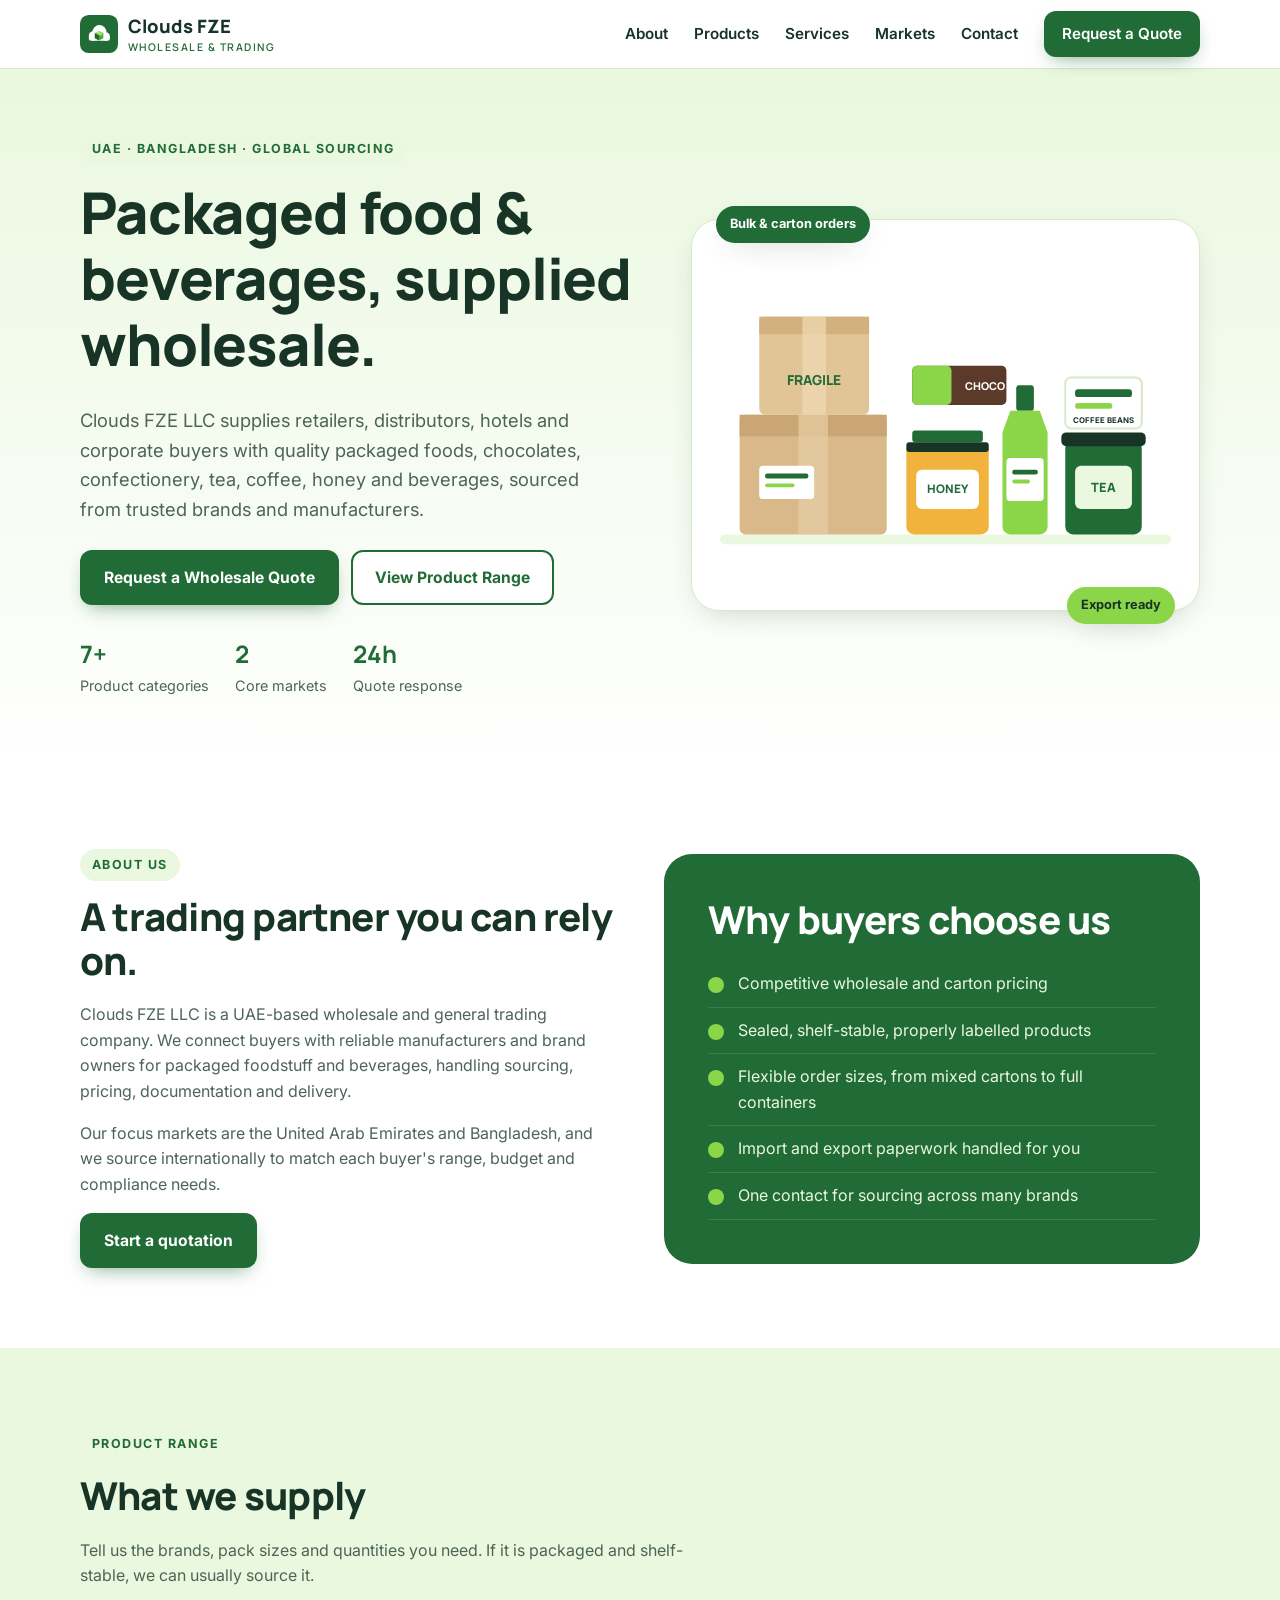
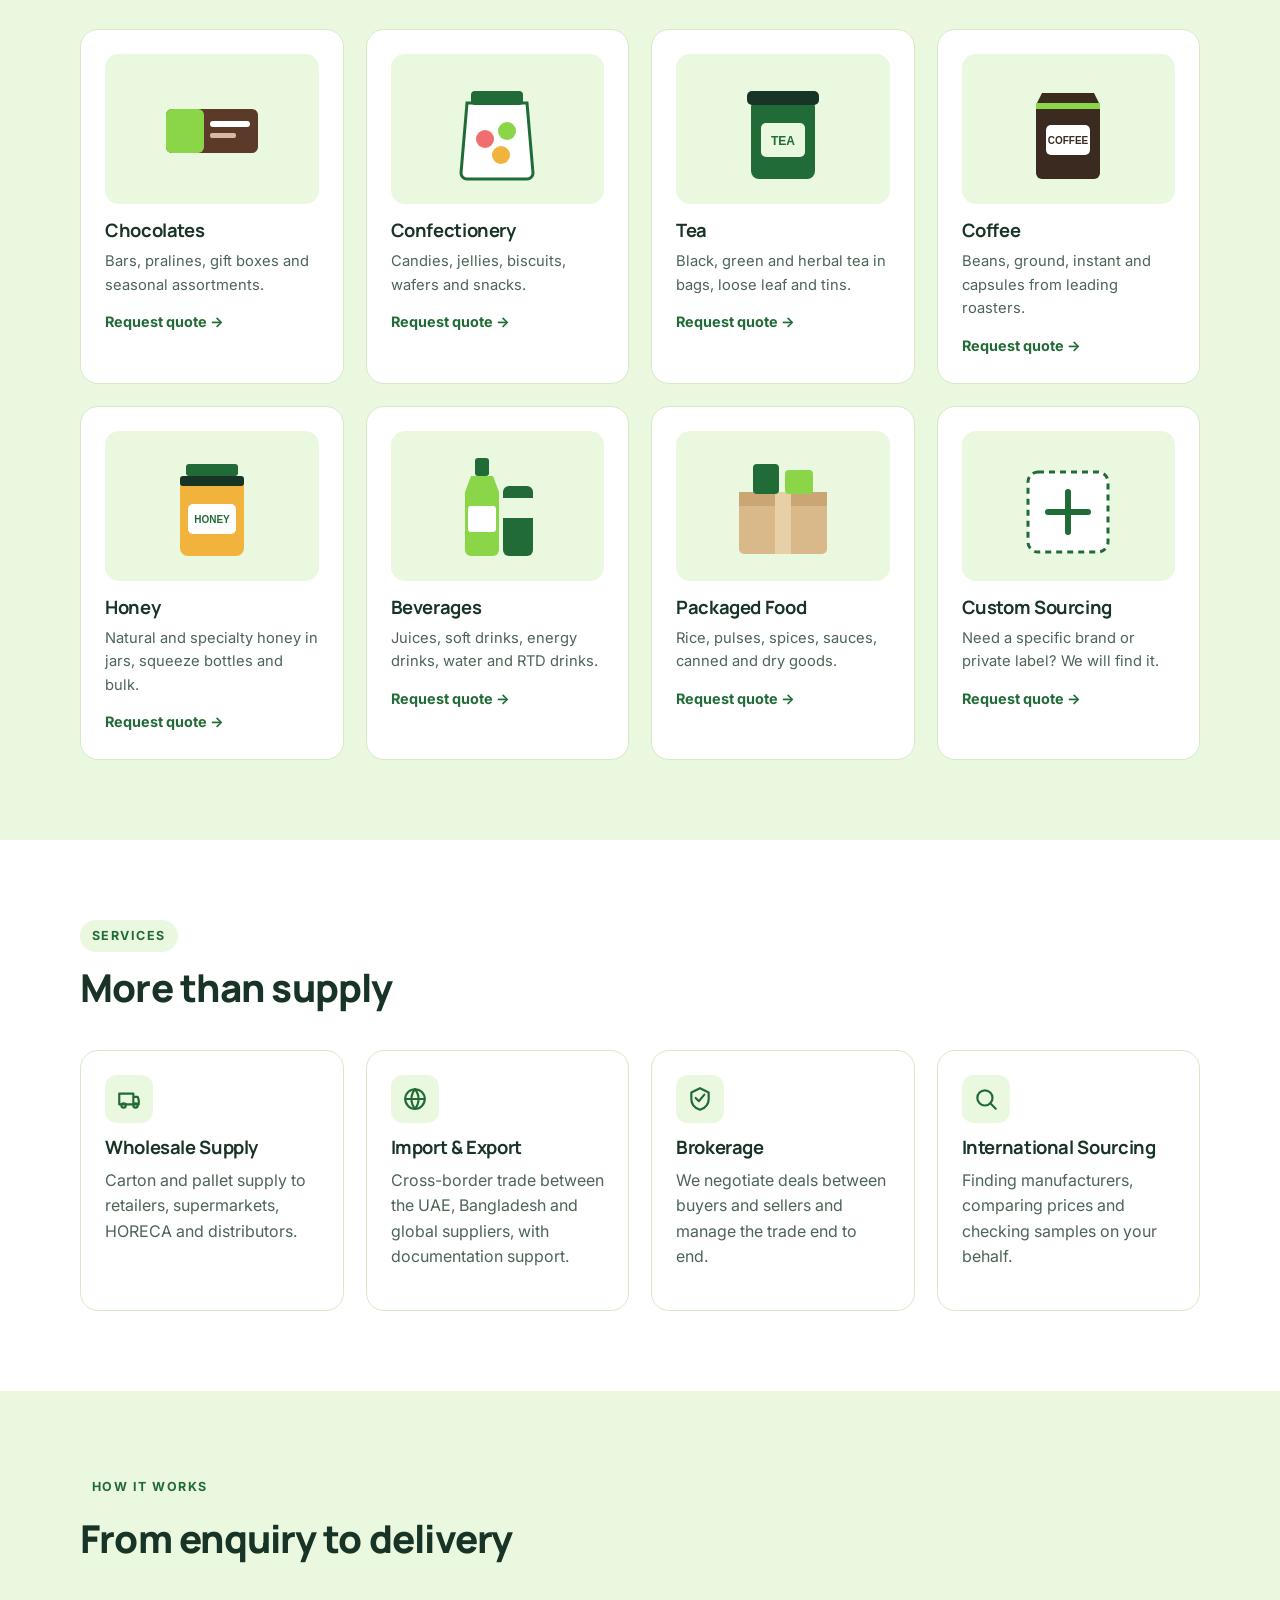
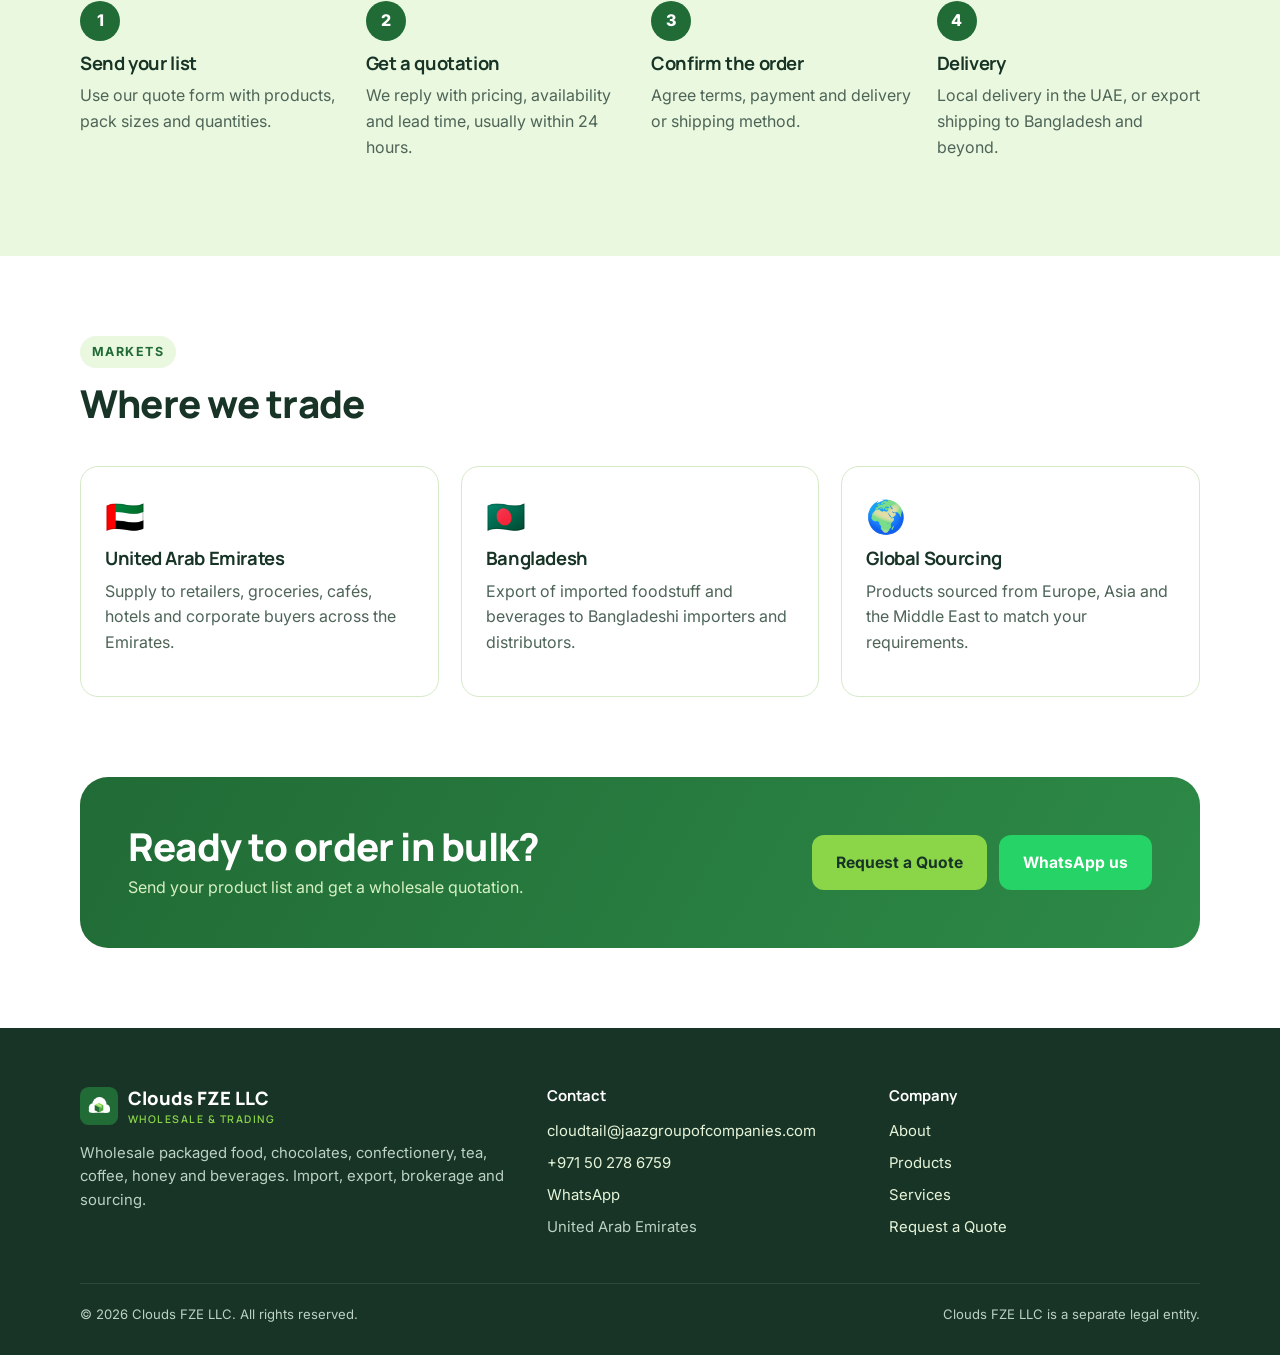
==== index.html @ 0f42131d "Add files via upload" ====
<!doctype html>
<html lang="en">
<head>
<meta charset="utf-8">
<meta name="viewport" content="width=device-width,initial-scale=1">
<title>Clouds FZE LLC | Wholesale Packaged Food, Tea, Coffee &amp; Confectionery</title>
<meta name="description" content="Clouds FZE LLC is a UAE wholesale and trading company supplying packaged food, chocolates, confectionery, tea, coffee, honey and beverages across the UAE and Bangladesh. Import, export, brokerage and sourcing.">
<meta name="theme-color" content="#216B36">
<link rel="manifest" href="manifest.webmanifest">
<link rel="icon" href="icons/favicon-32.png" sizes="32x32">
<link rel="apple-touch-icon" href="icons/apple-touch-icon.png">
<link rel="preconnect" href="https://fonts.googleapis.com"><link rel="preconnect" href="https://fonts.gstatic.com" crossorigin>
<link href="https://fonts.googleapis.com/css2?family=Inter:wght@400;500;600;700&family=Manrope:wght@700;800&display=swap" rel="stylesheet">
<link rel="stylesheet" href="styles.css">
<script src="config.js"></script>
</head>
<body>
<header class="site-header">
  <div class="wrap nav">
    <a class="brand" href="index.html"><img src="icons/mark.svg" alt=""><span>Clouds FZE<small>Wholesale &amp; Trading</small></span></a>
    <button class="menu-btn" aria-label="Menu" aria-expanded="false"><span></span><span></span><span></span></button>
    <nav class="nav-links">
      <a href="#about">About</a>
      <a href="#products">Products</a>
      <a href="#services">Services</a>
      <a href="#markets">Markets</a>
      <a href="#contact">Contact</a>
      <a class="btn btn-primary btn-sm" href="quote.html">Request a Quote</a>
    </nav>
  </div>
</header>

<main>
<section class="hero">
  <div class="wrap hero-grid">
    <div>
      <span class="eyebrow">UAE · Bangladesh · Global Sourcing</span>
      <h1>Packaged food &amp; beverages, supplied wholesale.</h1>
      <p class="lead">Clouds FZE LLC supplies retailers, distributors, hotels and corporate buyers with quality packaged foods, chocolates, confectionery, tea, coffee, honey and beverages, sourced from trusted brands and manufacturers.</p>
      <div class="hero-ctas">
        <a class="btn btn-primary" href="quote.html">Request a Wholesale Quote</a>
        <a class="btn btn-outline" href="#products">View Product Range</a>
      </div>
      <div class="trust">
        <div><strong>7+</strong>Product categories</div>
        <div><strong>2</strong>Core markets</div>
        <div><strong>24h</strong>Quote response</div>
      </div>
    </div>
    <div class="hero-art">
      <span class="tag t1">Bulk &amp; carton orders</span>
      <svg viewBox="0 0 460 340" role="img" aria-label="Packaged products: cartons, jars, bottles and tins">
        <rect x="0" y="292" width="460" height="10" rx="5" fill="#EAF8DF"/>
        <!-- carton stack -->
        <g><rect x="20" y="170" width="150" height="122" rx="6" fill="#d9b98a"/><rect x="20" y="170" width="150" height="22" fill="#c9a674"/><rect x="80" y="170" width="30" height="122" fill="#e8cfa6" opacity=".7"/><rect x="40" y="222" width="56" height="34" rx="4" fill="#fff"/><rect x="46" y="230" width="44" height="5" rx="2" fill="#216B36"/><rect x="46" y="240" width="30" height="4" rx="2" fill="#8AD648"/></g>
        <g><rect x="40" y="70" width="112" height="100" rx="6" fill="#e2c597"/><rect x="40" y="70" width="112" height="18" fill="#d2b17f"/><rect x="84" y="70" width="24" height="100" fill="#efdab5" opacity=".7"/><text x="96" y="140" font-family="Manrope,Arial" font-weight="800" font-size="14" text-anchor="middle" fill="#216B36">FRAGILE</text></g>
        <!-- honey jar -->
        <g><rect x="196" y="186" width="72" height="12" rx="3" fill="#216B36"/><path d="M190 204h84v80a8 8 0 0 1-8 8h-68a8 8 0 0 1-8-8z" fill="#f2b33d"/><rect x="190" y="198" width="84" height="10" rx="3" fill="#183426"/><rect x="200" y="226" width="64" height="40" rx="6" fill="#fff"/><text x="232" y="250" font-family="Manrope,Arial" font-weight="800" font-size="12" text-anchor="middle" fill="#216B36">HONEY</text></g>
        <!-- bottles -->
        <g><rect x="302" y="140" width="18" height="26" rx="3" fill="#216B36"/><path d="M296 166h30l8 22v96a8 8 0 0 1-8 8h-30a8 8 0 0 1-8-8v-96z" fill="#8AD648"/><rect x="292" y="214" width="38" height="44" rx="4" fill="#fff"/><rect x="298" y="226" width="26" height="5" rx="2" fill="#216B36"/><rect x="298" y="236" width="18" height="4" rx="2" fill="#8AD648"/></g>
        <!-- tea tin -->
        <g><rect x="352" y="196" width="78" height="96" rx="8" fill="#216B36"/><rect x="348" y="188" width="86" height="14" rx="5" fill="#183426"/><rect x="362" y="222" width="58" height="44" rx="6" fill="#EAF8DF"/><text x="391" y="249" font-family="Manrope,Arial" font-weight="800" font-size="13" text-anchor="middle" fill="#216B36">TEA</text></g>
        <!-- chocolate bars -->
        <g><rect x="196" y="120" width="96" height="40" rx="5" fill="#5b3a29"/><rect x="196" y="120" width="40" height="40" rx="5" fill="#8AD648"/><text x="250" y="145" font-family="Manrope,Arial" font-weight="800" font-size="11" fill="#fff">CHOCO</text></g>
        <g><rect x="352" y="132" width="78" height="52" rx="6" fill="#fff" stroke="#d6e9c8" stroke-width="2"/><rect x="362" y="144" width="58" height="8" rx="3" fill="#216B36"/><rect x="362" y="158" width="38" height="6" rx="3" fill="#8AD648"/><text x="391" y="178" font-family="Inter,Arial" font-weight="700" font-size="8" text-anchor="middle" fill="#183426">COFFEE BEANS</text></g>
      </svg>
      <span class="tag t2">Export ready</span>
    </div>
  </div>
</section>

<section id="about">
  <div class="wrap grid g2" style="align-items:center;gap:48px">
    <div>
      <span class="eyebrow">About us</span>
      <h2>A trading partner you can rely on.</h2>
      <p class="muted">Clouds FZE LLC is a UAE-based wholesale and general trading company. We connect buyers with reliable manufacturers and brand owners for packaged foodstuff and beverages, handling sourcing, pricing, documentation and delivery.</p>
      <p class="muted">Our focus markets are the United Arab Emirates and Bangladesh, and we source internationally to match each buyer's range, budget and compliance needs.</p>
      <a class="btn btn-primary" href="quote.html">Start a quotation</a>
    </div>
    <div class="about-box">
      <h2>Why buyers choose us</h2>
      <ul>
        <li>Competitive wholesale and carton pricing</li>
        <li>Sealed, shelf-stable, properly labelled products</li>
        <li>Flexible order sizes, from mixed cartons to full containers</li>
        <li>Import and export paperwork handled for you</li>
        <li>One contact for sourcing across many brands</li>
      </ul>
    </div>
  </div>
</section>

<section id="products" class="alt">
  <div class="wrap">
    <div class="section-head">
      <span class="eyebrow">Product range</span>
      <h2>What we supply</h2>
      <p class="muted">Tell us the brands, pack sizes and quantities you need. If it is packaged and shelf-stable, we can usually source it.</p>
    </div>
    <div class="grid g4">
      <article class="card cat"><div class="pic"><svg viewBox="0 0 120 120"><rect x="14" y="40" width="92" height="44" rx="6" fill="#5b3a29"/><rect x="14" y="40" width="38" height="44" rx="6" fill="#8AD648"/><rect x="58" y="52" width="40" height="6" rx="3" fill="#fff"/><rect x="58" y="64" width="26" height="5" rx="2" fill="#d7b9a4"/></svg></div><h3>Chocolates</h3><p>Bars, pralines, gift boxes and seasonal assortments.</p><a href="quote.html?cat=Chocolates">Request quote →</a></article>
      <article class="card cat"><div class="pic"><svg viewBox="0 0 120 120"><path d="M30 34h60l6 70a6 6 0 0 1-6 6H30a6 6 0 0 1-6-6z" fill="#fff" stroke="#216B36" stroke-width="3"/><rect x="34" y="22" width="52" height="14" rx="4" fill="#216B36"/><circle cx="48" cy="70" r="9" fill="#f26d6d"/><circle cx="70" cy="62" r="9" fill="#8AD648"/><circle cx="64" cy="86" r="9" fill="#f2b33d"/></svg></div><h3>Confectionery</h3><p>Candies, jellies, biscuits, wafers and snacks.</p><a href="quote.html?cat=Confectionery">Request quote →</a></article>
      <article class="card cat"><div class="pic"><svg viewBox="0 0 120 120"><rect x="28" y="30" width="64" height="80" rx="8" fill="#216B36"/><rect x="24" y="22" width="72" height="14" rx="5" fill="#183426"/><rect x="38" y="54" width="44" height="34" rx="5" fill="#EAF8DF"/><text x="60" y="76" font-family="Arial" font-weight="800" font-size="12" text-anchor="middle" fill="#216B36">TEA</text></svg></div><h3>Tea</h3><p>Black, green and herbal tea in bags, loose leaf and tins.</p><a href="quote.html?cat=Tea">Request quote →</a></article>
      <article class="card cat"><div class="pic"><svg viewBox="0 0 120 120"><path d="M34 24h52l6 12v68a6 6 0 0 1-6 6H34a6 6 0 0 1-6-6V36z" fill="#3b2a20"/><rect x="28" y="34" width="64" height="6" fill="#8AD648"/><rect x="38" y="56" width="44" height="30" rx="5" fill="#fff"/><text x="60" y="75" font-family="Arial" font-weight="800" font-size="10" text-anchor="middle" fill="#3b2a20">COFFEE</text></svg></div><h3>Coffee</h3><p>Beans, ground, instant and capsules from leading roasters.</p><a href="quote.html?cat=Coffee">Request quote →</a></article>
      <article class="card cat"><div class="pic"><svg viewBox="0 0 120 120"><rect x="34" y="18" width="52" height="12" rx="3" fill="#216B36"/><path d="M28 36h64v66a8 8 0 0 1-8 8H36a8 8 0 0 1-8-8z" fill="#f2b33d"/><rect x="28" y="30" width="64" height="10" rx="3" fill="#183426"/><rect x="36" y="58" width="48" height="30" rx="5" fill="#fff"/><text x="60" y="77" font-family="Arial" font-weight="800" font-size="10" text-anchor="middle" fill="#216B36">HONEY</text></svg></div><h3>Honey</h3><p>Natural and specialty honey in jars, squeeze bottles and bulk.</p><a href="quote.html?cat=Honey">Request quote →</a></article>
      <article class="card cat"><div class="pic"><svg viewBox="0 0 120 120"><rect x="38" y="12" width="14" height="18" rx="3" fill="#216B36"/><path d="M34 30h22l6 16v58a6 6 0 0 1-6 6H34a6 6 0 0 1-6-6V46z" fill="#8AD648"/><rect x="66" y="40" width="30" height="70" rx="6" fill="#216B36"/><rect x="66" y="52" width="30" height="20" fill="#EAF8DF"/><rect x="31" y="60" width="28" height="26" rx="3" fill="#fff"/></svg></div><h3>Beverages</h3><p>Juices, soft drinks, energy drinks, water and RTD drinks.</p><a href="quote.html?cat=Beverages">Request quote →</a></article>
      <article class="card cat"><div class="pic"><svg viewBox="0 0 120 120"><rect x="16" y="46" width="88" height="62" rx="5" fill="#d9b98a"/><rect x="16" y="46" width="88" height="14" fill="#c9a674"/><rect x="52" y="46" width="16" height="62" fill="#e8cfa6"/><rect x="30" y="18" width="26" height="30" rx="4" fill="#216B36"/><rect x="62" y="24" width="28" height="24" rx="4" fill="#8AD648"/></svg></div><h3>Packaged Food</h3><p>Rice, pulses, spices, sauces, canned and dry goods.</p><a href="quote.html?cat=Packaged%20Food">Request quote →</a></article>
      <article class="card cat"><div class="pic"><svg viewBox="0 0 120 120"><rect x="20" y="26" width="80" height="80" rx="10" fill="#fff" stroke="#216B36" stroke-width="3" stroke-dasharray="6 5"/><path d="M60 46v40M40 66h40" stroke="#216B36" stroke-width="6" stroke-linecap="round"/></svg></div><h3>Custom Sourcing</h3><p>Need a specific brand or private label? We will find it.</p><a href="quote.html?cat=Custom%20Sourcing">Request quote →</a></article>
    </div>
  </div>
</section>

<section id="services">
  <div class="wrap">
    <div class="section-head">
      <span class="eyebrow">Services</span>
      <h2>More than supply</h2>
    </div>
    <div class="grid g4">
      <div class="card"><div class="icon"><svg viewBox="0 0 24 24" fill="none" stroke="currentColor" stroke-width="2" stroke-linecap="round" stroke-linejoin="round"><path d="M3 7h13v10H3zM16 10h4l1 3v4h-5"/><circle cx="7" cy="18" r="2"/><circle cx="18" cy="18" r="2"/></svg></div><h3>Wholesale Supply</h3><p class="muted">Carton and pallet supply to retailers, supermarkets, HORECA and distributors.</p></div>
      <div class="card"><div class="icon"><svg viewBox="0 0 24 24" fill="none" stroke="currentColor" stroke-width="2" stroke-linecap="round" stroke-linejoin="round"><circle cx="12" cy="12" r="9"/><path d="M3 12h18M12 3a14 14 0 0 1 0 18M12 3a14 14 0 0 0 0 18"/></svg></div><h3>Import &amp; Export</h3><p class="muted">Cross-border trade between the UAE, Bangladesh and global suppliers, with documentation support.</p></div>
      <div class="card"><div class="icon"><svg viewBox="0 0 24 24" fill="none" stroke="currentColor" stroke-width="2" stroke-linecap="round" stroke-linejoin="round"><path d="M8 11l3 3 5-6"/><path d="M12 2l8 4v6c0 5-3.5 8.5-8 10-4.5-1.5-8-5-8-10V6z"/></svg></div><h3>Brokerage</h3><p class="muted">We negotiate deals between buyers and sellers and manage the trade end to end.</p></div>
      <div class="card"><div class="icon"><svg viewBox="0 0 24 24" fill="none" stroke="currentColor" stroke-width="2" stroke-linecap="round" stroke-linejoin="round"><circle cx="11" cy="11" r="7"/><path d="M21 21l-5-5"/></svg></div><h3>International Sourcing</h3><p class="muted">Finding manufacturers, comparing prices and checking samples on your behalf.</p></div>
    </div>
  </div>
</section>

<section class="alt">
  <div class="wrap">
    <div class="section-head"><span class="eyebrow">How it works</span><h2>From enquiry to delivery</h2></div>
    <div class="grid g4 steps">
      <div class="step"><div class="num">1</div><h3>Send your list</h3><p class="muted">Use our quote form with products, pack sizes and quantities.</p></div>
      <div class="step"><div class="num">2</div><h3>Get a quotation</h3><p class="muted">We reply with pricing, availability and lead time, usually within 24 hours.</p></div>
      <div class="step"><div class="num">3</div><h3>Confirm the order</h3><p class="muted">Agree terms, payment and delivery or shipping method.</p></div>
      <div class="step"><div class="num">4</div><h3>Delivery</h3><p class="muted">Local delivery in the UAE, or export shipping to Bangladesh and beyond.</p></div>
    </div>
  </div>
</section>

<section id="markets" class="markets">
  <div class="wrap">
    <div class="section-head"><span class="eyebrow">Markets</span><h2>Where we trade</h2></div>
    <div class="grid g3">
      <div class="card"><div class="flag">🇦🇪</div><h3>United Arab Emirates</h3><p class="muted">Supply to retailers, groceries, cafés, hotels and corporate buyers across the Emirates.</p></div>
      <div class="card"><div class="flag">🇧🇩</div><h3>Bangladesh</h3><p class="muted">Export of imported foodstuff and beverages to Bangladeshi importers and distributors.</p></div>
      <div class="card"><div class="flag">🌍</div><h3>Global Sourcing</h3><p class="muted">Products sourced from Europe, Asia and the Middle East to match your requirements.</p></div>
    </div>
  </div>
</section>

<section style="padding-top:0">
  <div class="wrap">
    <div class="cta-band">
      <div><h2>Ready to order in bulk?</h2><p>Send your product list and get a wholesale quotation.</p></div>
      <div style="display:flex;gap:12px;flex-wrap:wrap"><a class="btn btn-lime" href="quote.html">Request a Quote</a><a class="btn btn-wa js-wa" href="#" target="_blank" rel="noopener">WhatsApp us</a></div>
    </div>
  </div>
</section>
</main>

<footer id="contact">
  <div class="wrap">
    <div class="foot-grid">
      <div>
        <a class="brand" href="index.html" style="color:#fff"><img src="icons/mark.svg" alt=""><span>Clouds FZE LLC<small style="color:#8AD648">Wholesale &amp; Trading</small></span></a>
        <p style="margin-top:14px">Wholesale packaged food, chocolates, confectionery, tea, coffee, honey and beverages. Import, export, brokerage and sourcing.</p>
      </div>
      <div>
        <h4>Contact</h4>
        <ul>
          <li><a class="js-email" href="#">Email</a></li>
          <li><a class="js-phone" href="#">Phone</a></li>
          <li><a class="js-wa" href="#" target="_blank" rel="noopener">WhatsApp</a></li>
          <li class="js-address"></li>
        </ul>
      </div>
      <div>
        <h4>Company</h4>
        <ul>
          <li><a href="#about">About</a></li>
          <li><a href="#products">Products</a></li>
          <li><a href="#services">Services</a></li>
          <li><a href="quote.html">Request a Quote</a></li>
        </ul>
      </div>
    </div>
    <div class="foot-bottom"><span>© <span class="js-year"></span> Clouds FZE LLC. All rights reserved.</span><span>Clouds FZE LLC is a separate legal entity.</span></div>
  </div>
</footer>

<div class="install" id="install"><img src="icons/icon-192.png" alt=""><div><strong>Install Clouds FZE</strong>Add to your home screen for quick quotes.</div><button class="btn btn-primary btn-sm" id="installBtn">Install</button><button class="x" id="installX" aria-label="Close">×</button></div>
<script src="app.js"></script>
</body>
</html>
---- styles.css ----
:root{
  --green:#8AD648;--light:#EAF8DF;--white:#fff;--forest:#216B36;--text:#183426;
  --muted:#4d6457;--line:#d6e9c8;--radius:18px;
  --shadow:0 10px 30px -12px rgba(24,52,38,.25);
}
*{box-sizing:border-box}
html{scroll-behavior:smooth}
body{margin:0;font-family:"Inter",system-ui,-apple-system,Segoe UI,Roboto,sans-serif;color:var(--text);background:var(--white);line-height:1.6;-webkit-font-smoothing:antialiased}
h1,h2,h3{font-family:"Manrope","Inter",sans-serif;line-height:1.15;margin:0 0 .5em;letter-spacing:-.02em}
h1{font-size:clamp(2.1rem,5.5vw,3.6rem);font-weight:800}
h2{font-size:clamp(1.6rem,3.6vw,2.4rem);font-weight:800}
h3{font-size:1.15rem;font-weight:700}
p{margin:0 0 1em}
a{color:var(--forest)}
img,svg{max-width:100%;display:block}
.wrap{max-width:1160px;margin:0 auto;padding:0 20px}
.eyebrow{display:inline-block;font-size:.78rem;font-weight:700;letter-spacing:.12em;text-transform:uppercase;color:var(--forest);background:var(--light);padding:6px 12px;border-radius:99px;margin-bottom:14px}
.muted{color:var(--muted)}

/* header */
.site-header{position:sticky;top:0;z-index:50;background:rgba(255,255,255,.92);backdrop-filter:blur(10px);border-bottom:1px solid var(--line)}
.nav{display:flex;align-items:center;justify-content:space-between;height:68px;gap:16px}
.brand{display:flex;align-items:center;gap:10px;text-decoration:none;color:var(--text);font-family:"Manrope",sans-serif;font-weight:800;font-size:1.15rem}
.brand img{width:38px;height:38px}
.brand small{display:block;font-size:.66rem;font-weight:600;letter-spacing:.14em;color:var(--forest);text-transform:uppercase;margin-top:-3px}
.nav-links{display:flex;gap:26px;align-items:center}
.nav-links a{text-decoration:none;color:var(--text);font-weight:600;font-size:.95rem}
.nav-links a:hover{color:var(--forest)}
.menu-btn{display:none;background:none;border:0;padding:8px;cursor:pointer}
.menu-btn span{display:block;width:24px;height:2px;background:var(--text);margin:5px 0;border-radius:2px}

.btn{display:inline-flex;align-items:center;justify-content:center;gap:8px;padding:13px 22px;border-radius:12px;font-weight:700;font-size:.98rem;text-decoration:none;border:2px solid transparent;cursor:pointer;transition:transform .15s,box-shadow .15s,background .15s;font-family:inherit}
.btn:hover{transform:translateY(-1px)}
.btn-primary{background:var(--forest);color:#fff;box-shadow:0 8px 20px -8px rgba(33,107,54,.6)}
.btn-primary:hover{background:#1a5a2c}
.btn-lime{background:var(--green);color:var(--text)}
.btn-outline{border-color:var(--forest);color:var(--forest);background:#fff}
.btn-wa{background:#25D366;color:#fff}
.btn-sm{padding:9px 16px;font-size:.88rem}

/* hero */
.hero{background:linear-gradient(180deg,var(--light) 0%,#fff 100%);padding:64px 0 72px;overflow:hidden}
.hero-grid{display:grid;grid-template-columns:1.05fr .95fr;gap:48px;align-items:center}
.hero p.lead{font-size:1.15rem;color:var(--muted);max-width:540px}
.hero-ctas{display:flex;gap:12px;flex-wrap:wrap;margin:26px 0 30px}
.trust{display:flex;gap:26px;flex-wrap:wrap}
.trust div{font-size:.9rem;color:var(--muted)}
.trust strong{display:block;font-size:1.5rem;color:var(--forest);font-family:"Manrope",sans-serif}
.hero-art{position:relative;background:#fff;border-radius:28px;box-shadow:var(--shadow);padding:28px;border:1px solid var(--line)}
.hero-art .tag{position:absolute;background:var(--forest);color:#fff;font-size:.8rem;font-weight:700;padding:8px 14px;border-radius:99px;box-shadow:var(--shadow)}
.hero-art .tag.t1{top:-14px;left:24px}
.hero-art .tag.t2{bottom:-14px;right:24px;background:var(--green);color:var(--text)}

/* sections */
section{padding:80px 0}
.section-head{max-width:640px;margin-bottom:40px}
.alt{background:var(--light)}
.grid{display:grid;gap:22px}
.g3{grid-template-columns:repeat(3,1fr)}
.g4{grid-template-columns:repeat(4,1fr)}
.g2{grid-template-columns:1fr 1fr}
.card{background:#fff;border:1px solid var(--line);border-radius:var(--radius);padding:24px;transition:box-shadow .2s,transform .2s}
.card:hover{box-shadow:var(--shadow);transform:translateY(-2px)}
.cat .pic{background:var(--light);border-radius:14px;height:150px;display:flex;align-items:center;justify-content:center;margin-bottom:16px}
.cat .pic svg{height:120px;width:auto}
.cat p{font-size:.92rem;color:var(--muted);margin-bottom:12px}
.cat a{font-weight:700;font-size:.9rem;text-decoration:none}
.icon{width:48px;height:48px;border-radius:12px;background:var(--light);display:flex;align-items:center;justify-content:center;margin-bottom:14px;color:var(--forest)}
.icon svg{width:26px;height:26px}
.steps{counter-reset:s}
.step{position:relative;padding-left:0}
.step .num{width:40px;height:40px;border-radius:50%;background:var(--forest);color:#fff;font-weight:800;display:flex;align-items:center;justify-content:center;margin-bottom:12px}
.about-box{background:var(--forest);color:#eaf8df;border-radius:28px;padding:44px}
.about-box h2{color:#fff}
.about-box ul{list-style:none;padding:0;margin:0}
.about-box li{padding:10px 0 10px 30px;position:relative;border-bottom:1px solid rgba(255,255,255,.12)}
.about-box li:before{content:"";position:absolute;left:0;top:16px;width:16px;height:16px;border-radius:50%;background:var(--green)}
.markets .flag{font-size:2rem;margin-bottom:6px}
.cta-band{background:linear-gradient(120deg,var(--forest),#2d8a47);color:#fff;border-radius:28px;padding:48px;display:flex;justify-content:space-between;align-items:center;gap:24px;flex-wrap:wrap}
.cta-band h2{color:#fff;margin:0 0 6px}
.cta-band p{margin:0;color:#d7f1c3}

/* footer */
footer{background:var(--text);color:#bcd2c3;padding:56px 0 30px;font-size:.93rem}
footer a{color:#e6f5da;text-decoration:none}
footer h4{color:#fff;margin:0 0 12px;font-family:"Manrope",sans-serif}
.foot-grid{display:grid;grid-template-columns:1.4fr 1fr 1fr;gap:32px}
.foot-bottom{border-top:1px solid rgba(255,255,255,.1);margin-top:36px;padding-top:20px;font-size:.82rem;display:flex;justify-content:space-between;flex-wrap:wrap;gap:10px}
footer ul{list-style:none;padding:0;margin:0}
footer li{margin-bottom:8px}

/* quote form */
.page-hero{background:var(--light);padding:48px 0 40px}
.form-card{background:#fff;border:1px solid var(--line);border-radius:24px;padding:32px;box-shadow:var(--shadow)}
.form-section{margin-bottom:28px}
.form-section h3{display:flex;align-items:center;gap:10px}
.form-section h3 .n{width:28px;height:28px;border-radius:50%;background:var(--green);color:var(--text);font-size:.85rem;display:inline-flex;align-items:center;justify-content:center}
.fields{display:grid;grid-template-columns:1fr 1fr;gap:16px}
.field{display:flex;flex-direction:column;gap:6px}
.field.full{grid-column:1/-1}
label{font-weight:600;font-size:.9rem}
label .req{color:#c0392b}
input,select,textarea{font:inherit;padding:12px 14px;border:1.5px solid var(--line);border-radius:12px;background:#fff;color:var(--text);width:100%}
input:focus,select:focus,textarea:focus{outline:none;border-color:var(--forest);box-shadow:0 0 0 3px rgba(138,214,72,.3)}
textarea{min-height:100px;resize:vertical}
.items{display:flex;flex-direction:column;gap:12px}
.item-row{display:grid;grid-template-columns:1.2fr 1.6fr .8fr .9fr 40px;gap:10px;align-items:end;background:var(--light);padding:14px;border-radius:14px}
.item-row .field label{font-size:.78rem}
.rm{background:#fff;border:1px solid var(--line);border-radius:10px;height:46px;cursor:pointer;font-size:1.2rem;color:var(--muted)}
.chips{display:flex;flex-wrap:wrap;gap:8px}
.chip{position:relative}
.chip input{position:absolute;opacity:0;width:0;height:0}
.chip span{display:inline-block;padding:9px 14px;border:1.5px solid var(--line);border-radius:99px;font-size:.9rem;font-weight:600;cursor:pointer;background:#fff}
.chip input:checked+span{background:var(--forest);color:#fff;border-color:var(--forest)}
.chip input:focus-visible+span{box-shadow:0 0 0 3px rgba(138,214,72,.4)}
.form-actions{display:flex;gap:12px;flex-wrap:wrap;align-items:center}
.note{font-size:.85rem;color:var(--muted)}
.status{margin-top:16px;padding:14px 16px;border-radius:12px;display:none;font-weight:600}
.status.ok{display:block;background:var(--light);color:var(--forest)}
.status.err{display:block;background:#fdecea;color:#a12a1e}
.side-info .card{margin-bottom:16px}
.quote-grid{display:grid;grid-template-columns:1fr 320px;gap:28px;align-items:start}
.hp{position:absolute;left:-9999px}

/* install banner */
.install{position:fixed;left:16px;right:16px;bottom:16px;z-index:80;background:#fff;border:1px solid var(--line);border-radius:16px;box-shadow:var(--shadow);padding:14px 16px;display:none;align-items:center;gap:12px;max-width:460px;margin:0 auto}
.install.show{display:flex}
.install img{width:42px;height:42px;border-radius:10px}
.install div{flex:1;font-size:.9rem}
.install strong{display:block}
.install .x{background:none;border:0;font-size:1.3rem;color:var(--muted);cursor:pointer}

@media (max-width:960px){
  .hero-grid,.quote-grid,.g2{grid-template-columns:1fr}
  .g4{grid-template-columns:repeat(2,1fr)}
  .g3{grid-template-columns:1fr 1fr}
  .foot-grid{grid-template-columns:1fr 1fr}
}
@media (max-width:720px){
  .nav-links{display:none;position:absolute;top:68px;left:0;right:0;background:#fff;flex-direction:column;align-items:stretch;padding:12px 20px 20px;gap:0;border-bottom:1px solid var(--line)}
  .nav-links.open{display:flex}
  .nav-links a{padding:12px 0;border-bottom:1px solid var(--light)}
  .nav-links .btn{margin-top:12px}
  .menu-btn{display:block}
  section{padding:56px 0}
  .hero{padding:40px 0 56px}
  .g3,.g4,.foot-grid,.fields{grid-template-columns:1fr}
  .item-row{grid-template-columns:1fr 1fr}
  .item-row .field.prod{grid-column:1/-1}
  .rm{grid-column:1/-1;height:38px}
  .form-card{padding:20px}
  .about-box,.cta-band{padding:28px}
  .wrap{padding:0 16px}
}
.nav-links a.btn-primary{color:#fff}
@media (max-width:720px){#products .g4{grid-template-columns:1fr 1fr;gap:12px}.cat{padding:14px}.cat .pic{height:110px}.cat .pic svg{height:90px}.cat p{font-size:.85rem}}
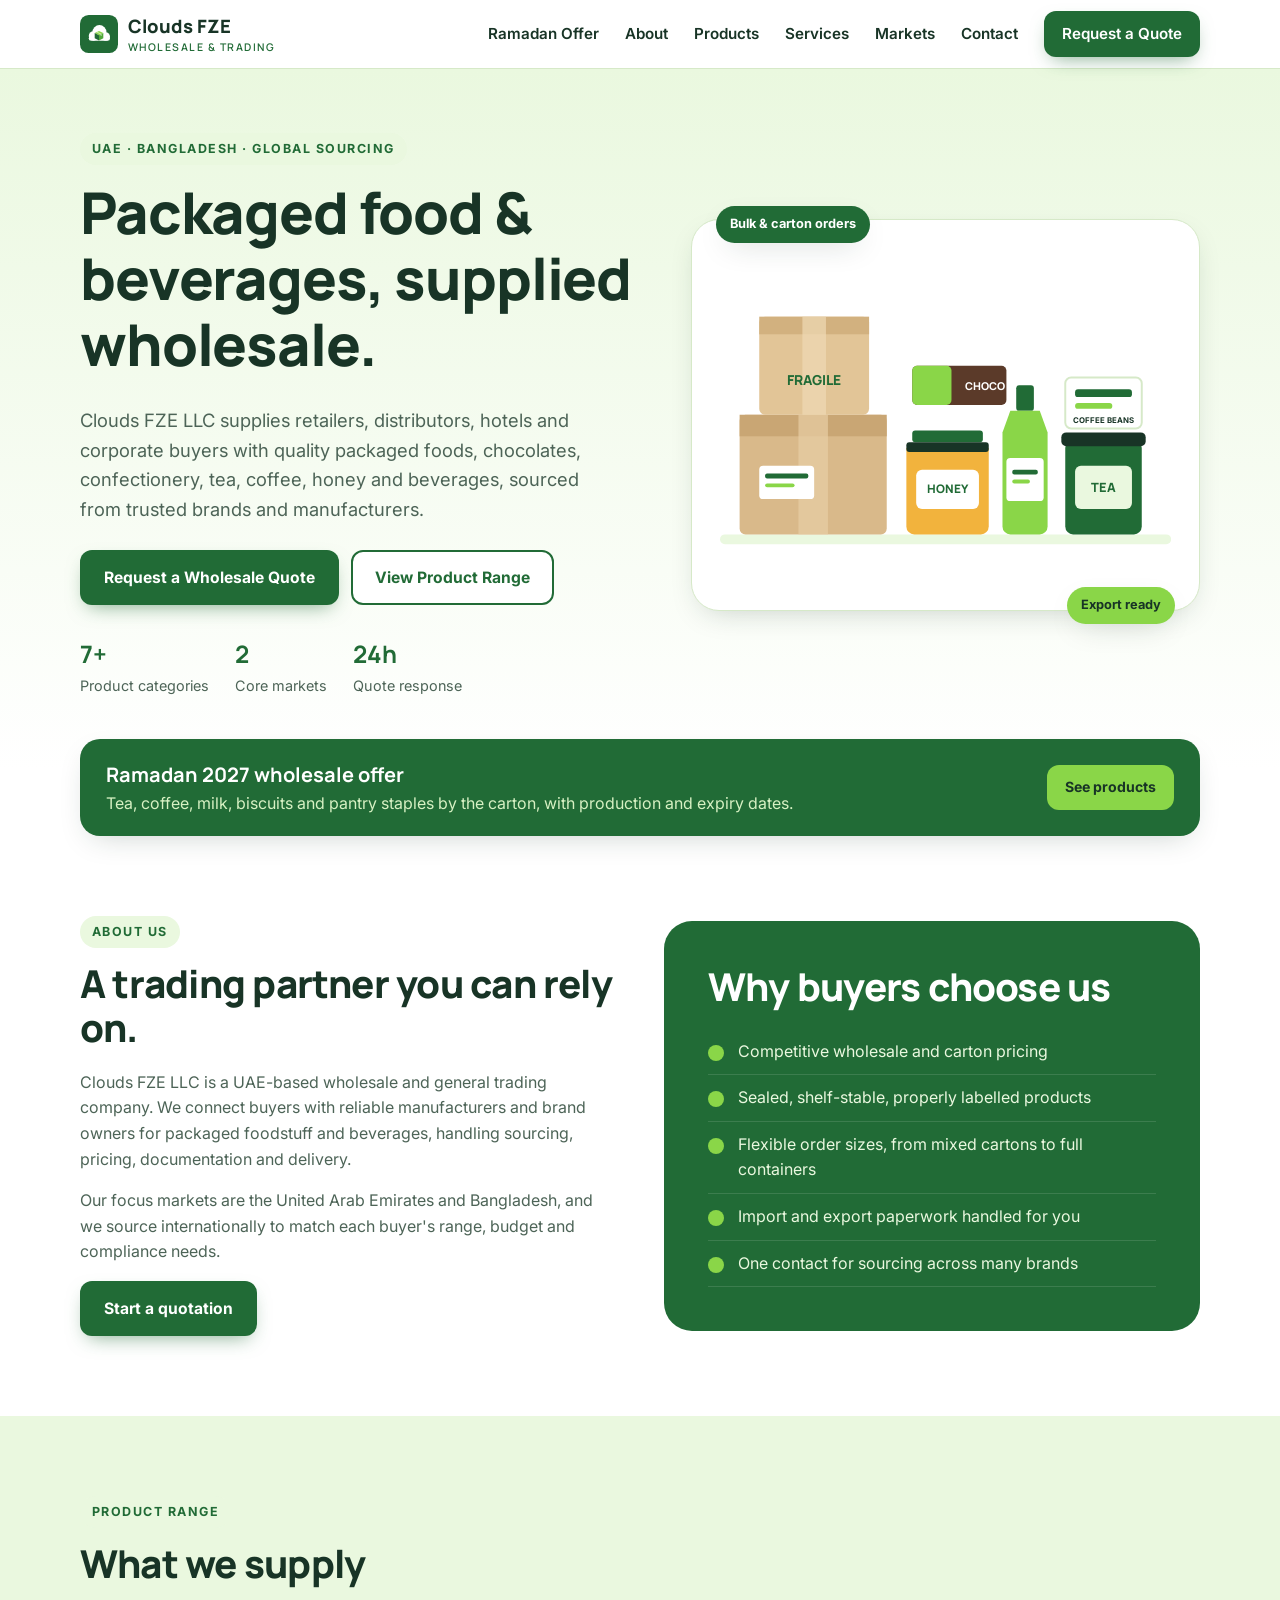
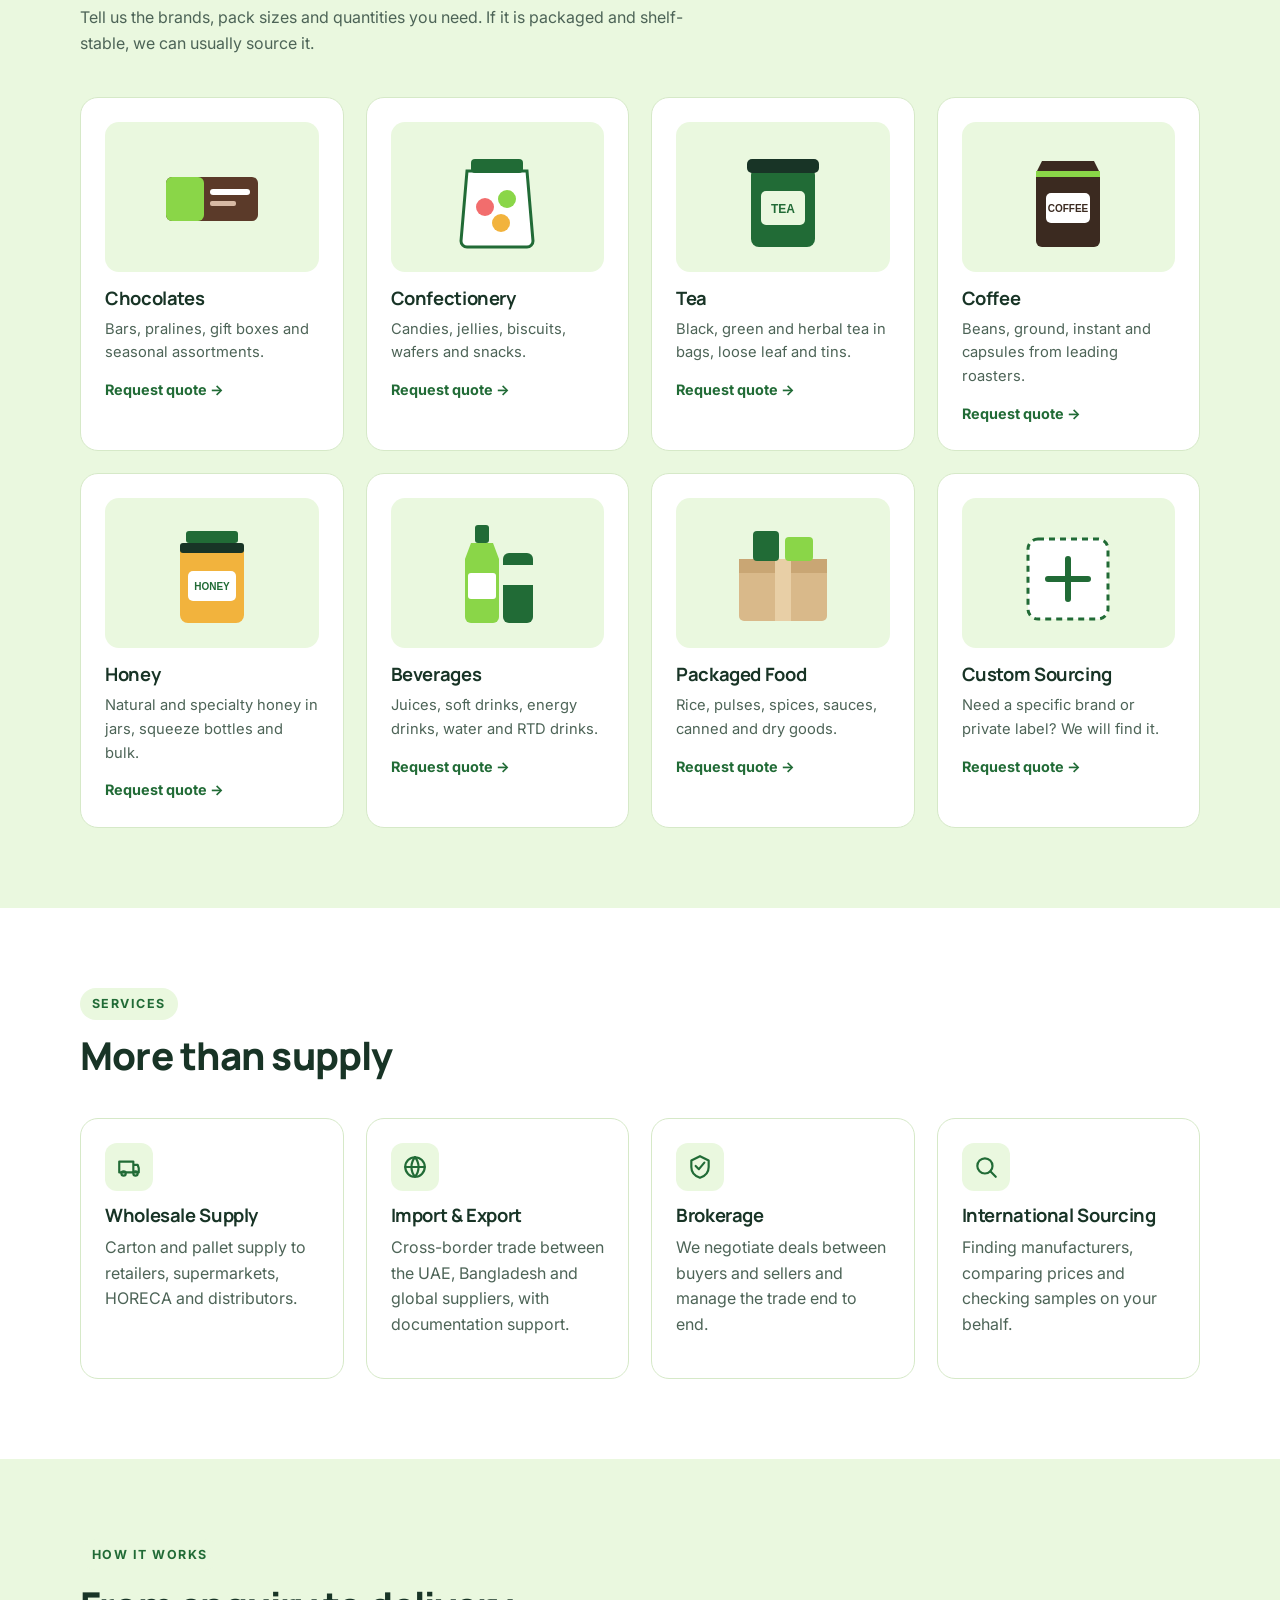
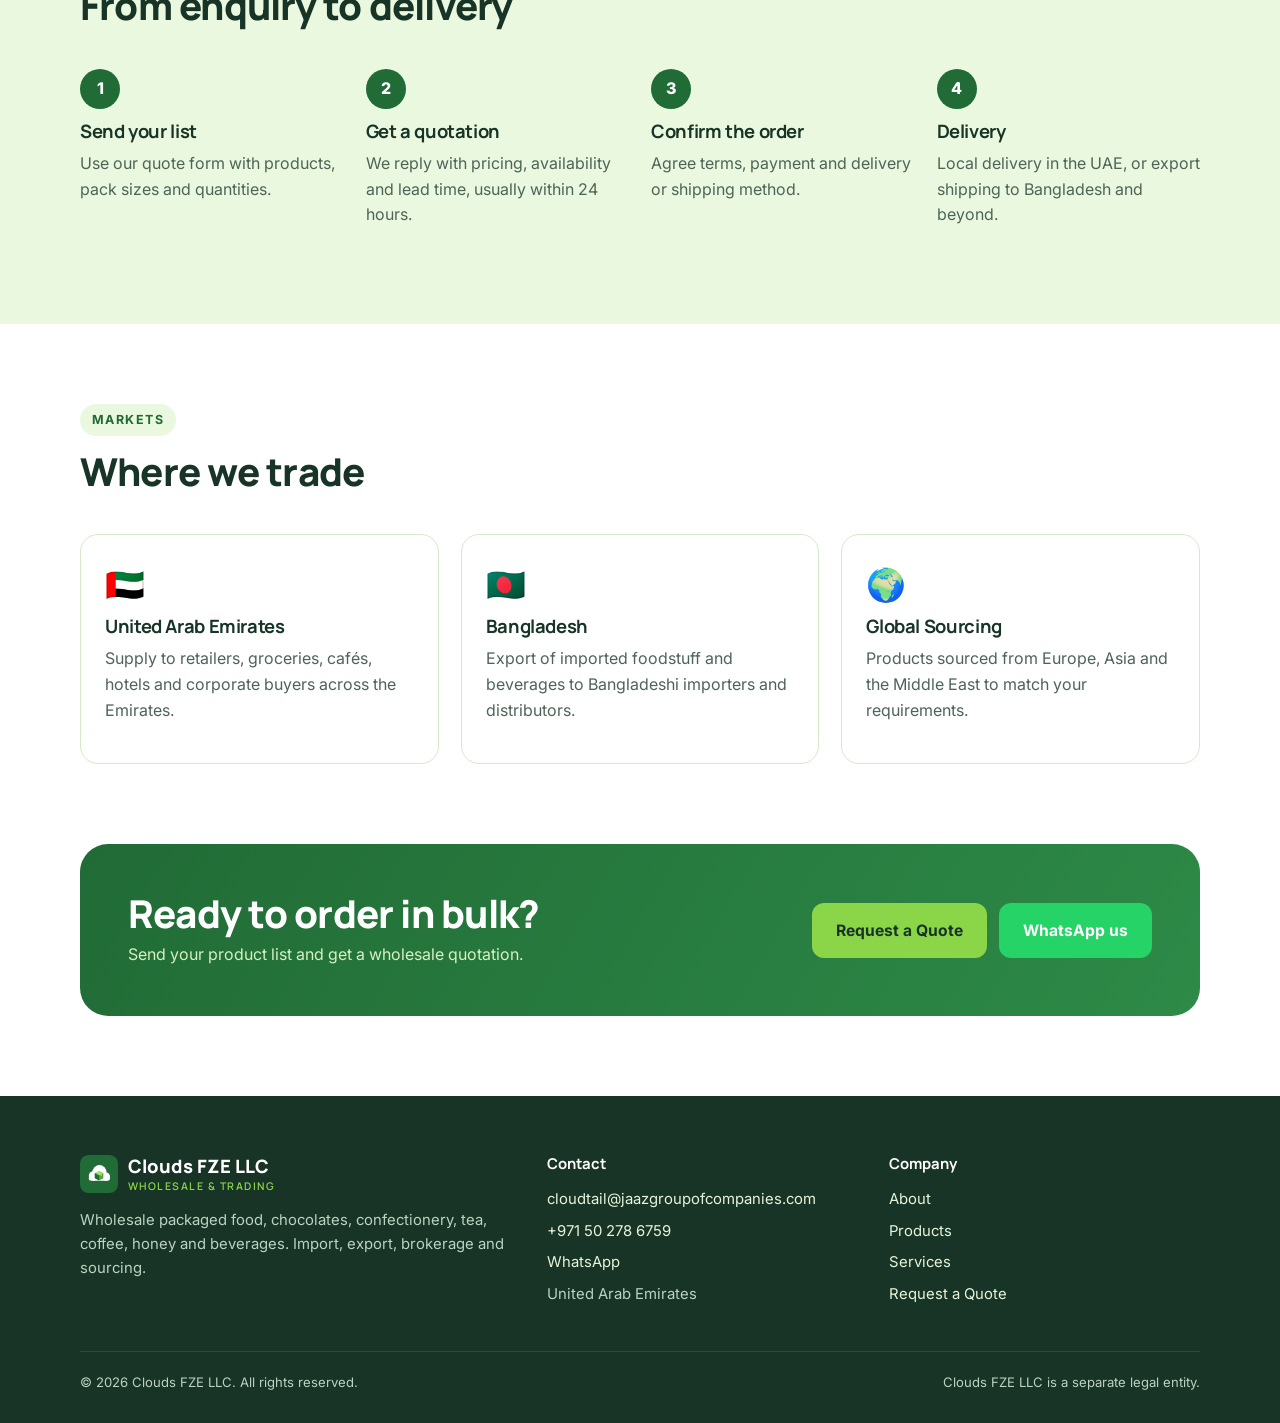
==== commit 8aadce2a: "Add files via upload" ====
--- a/index.html
+++ b/index.html
@@ -20,6 +20,7 @@
     <a class="brand" href="index.html"><img src="icons/mark.svg" alt=""><span>Clouds FZE<small>Wholesale &amp; Trading</small></span></a>
     <button class="menu-btn" aria-label="Menu" aria-expanded="false"><span></span><span></span><span></span></button>
     <nav class="nav-links">
+      <a href="products.html">Ramadan Offer</a>
       <a href="#about">About</a>
       <a href="#products">Products</a>
       <a href="#services">Services</a>
@@ -69,6 +70,12 @@
   </div>
 </section>
 
+<section style="padding:0;margin-top:-30px">
+  <div class="wrap"><a href="products.html" style="display:flex;align-items:center;justify-content:space-between;gap:16px;flex-wrap:wrap;background:#216B36;color:#fff;border-radius:20px;padding:20px 26px;text-decoration:none;box-shadow:var(--shadow)">
+    <span><strong style="font-family:Manrope,sans-serif;font-size:1.25rem">Ramadan 2027 wholesale offer</strong><br><span style="color:#d7f1c3">Tea, coffee, milk, biscuits and pantry staples by the carton, with production and expiry dates.</span></span>
+    <span class="btn btn-lime btn-sm">See products</span></a></div>
+</section>
+
 <section id="about">
   <div class="wrap grid g2" style="align-items:center;gap:48px">
     <div>
